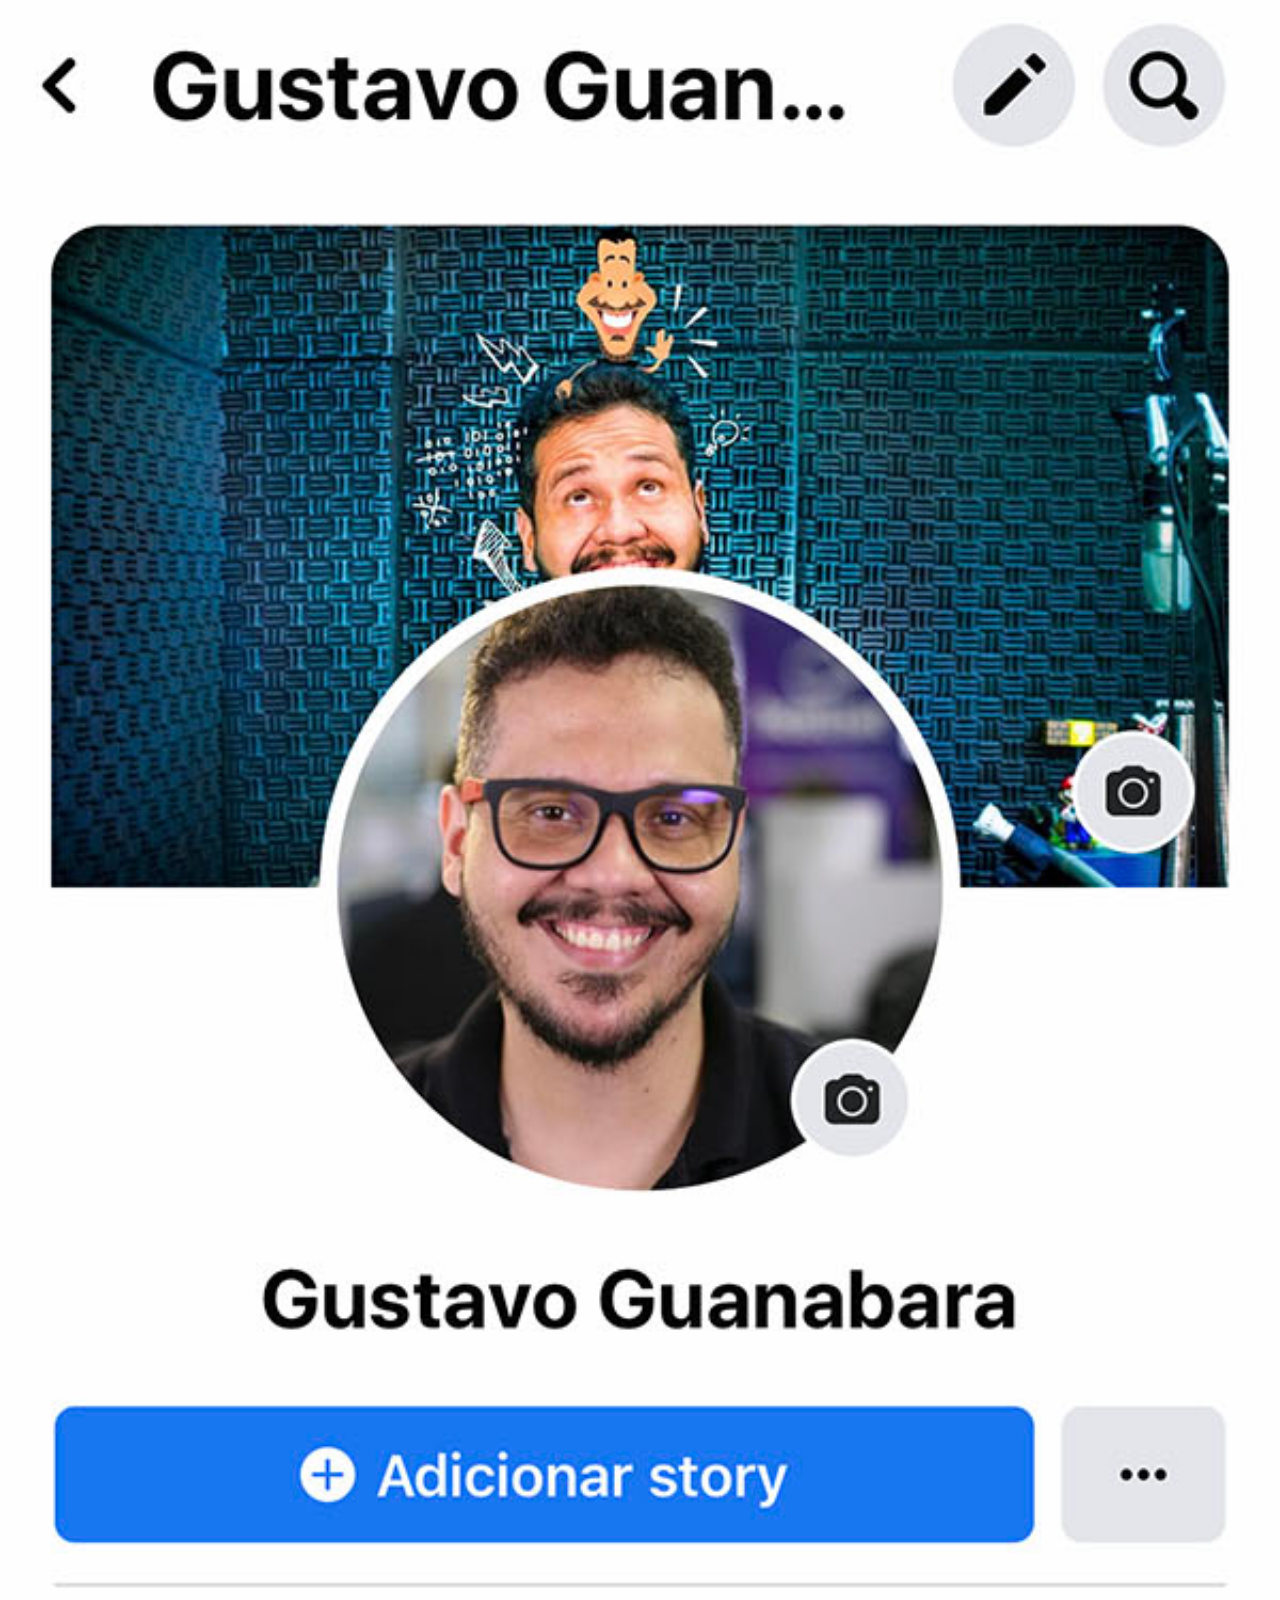
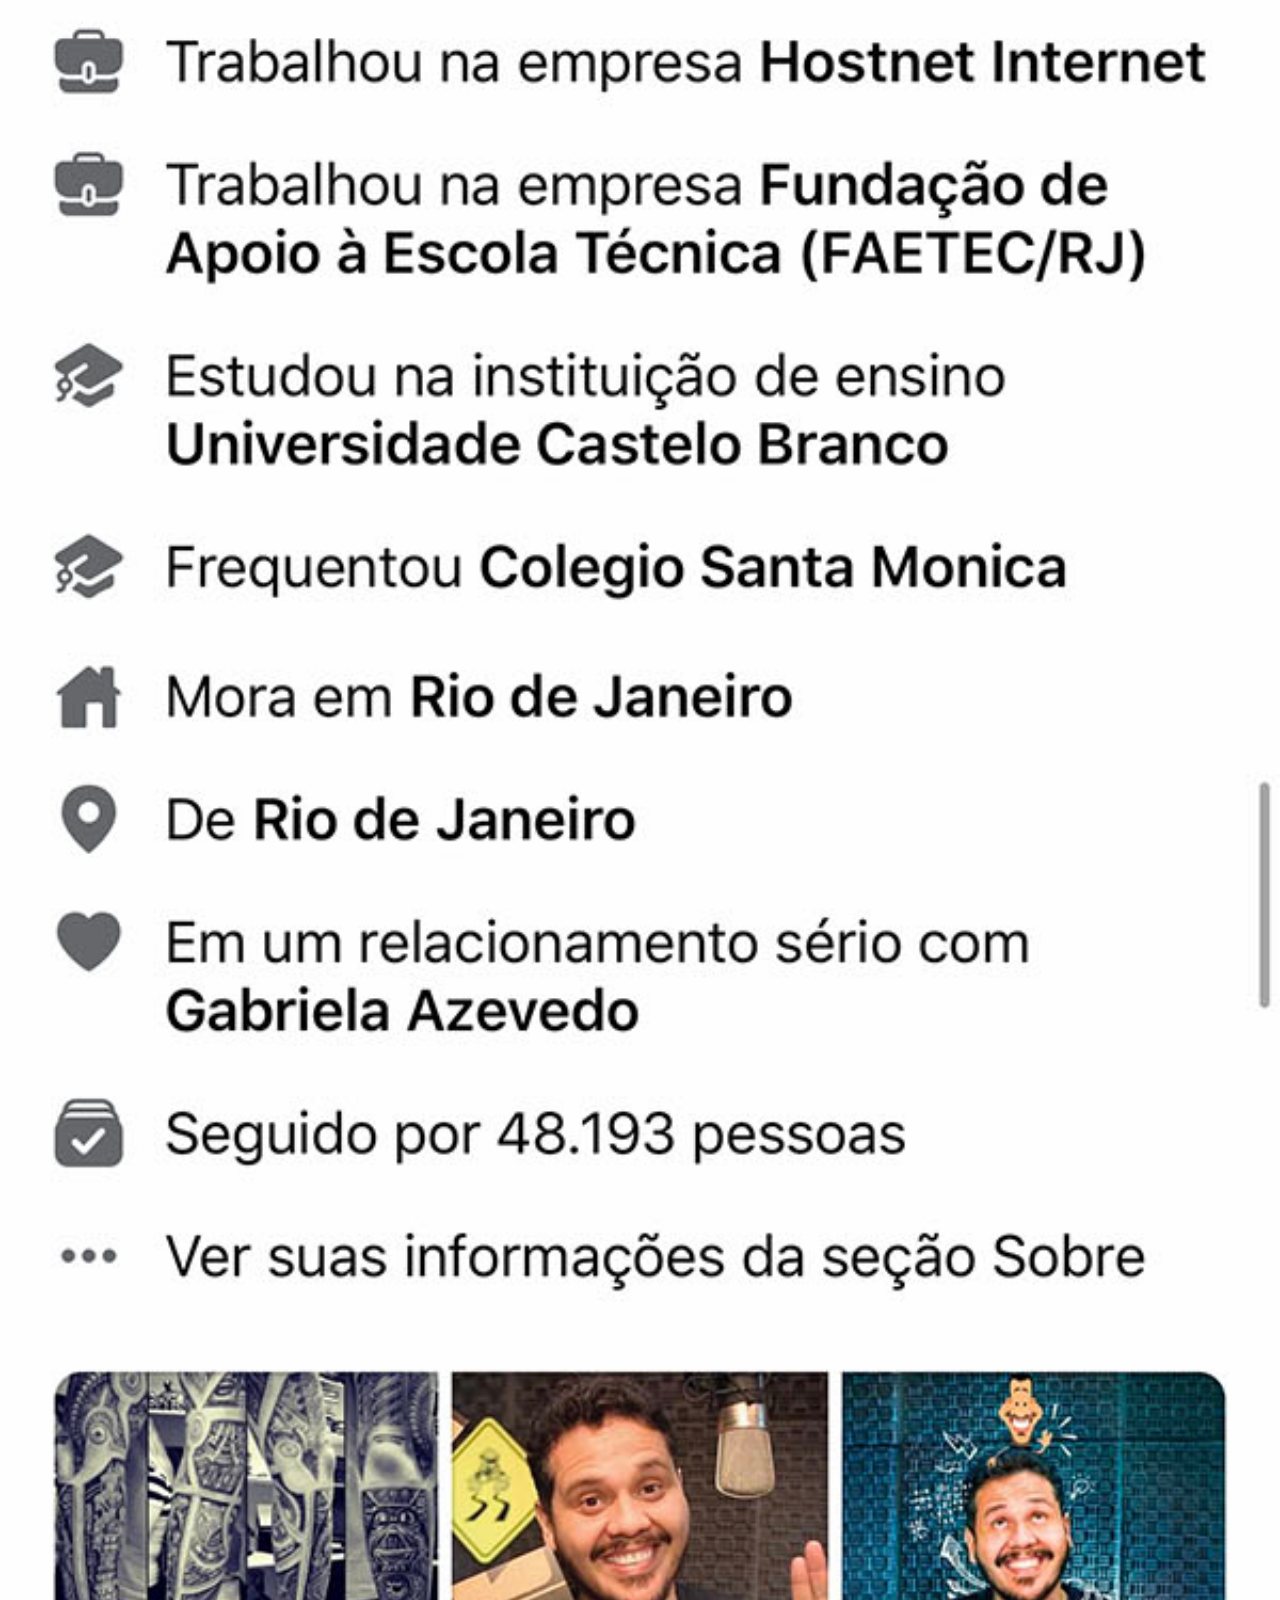
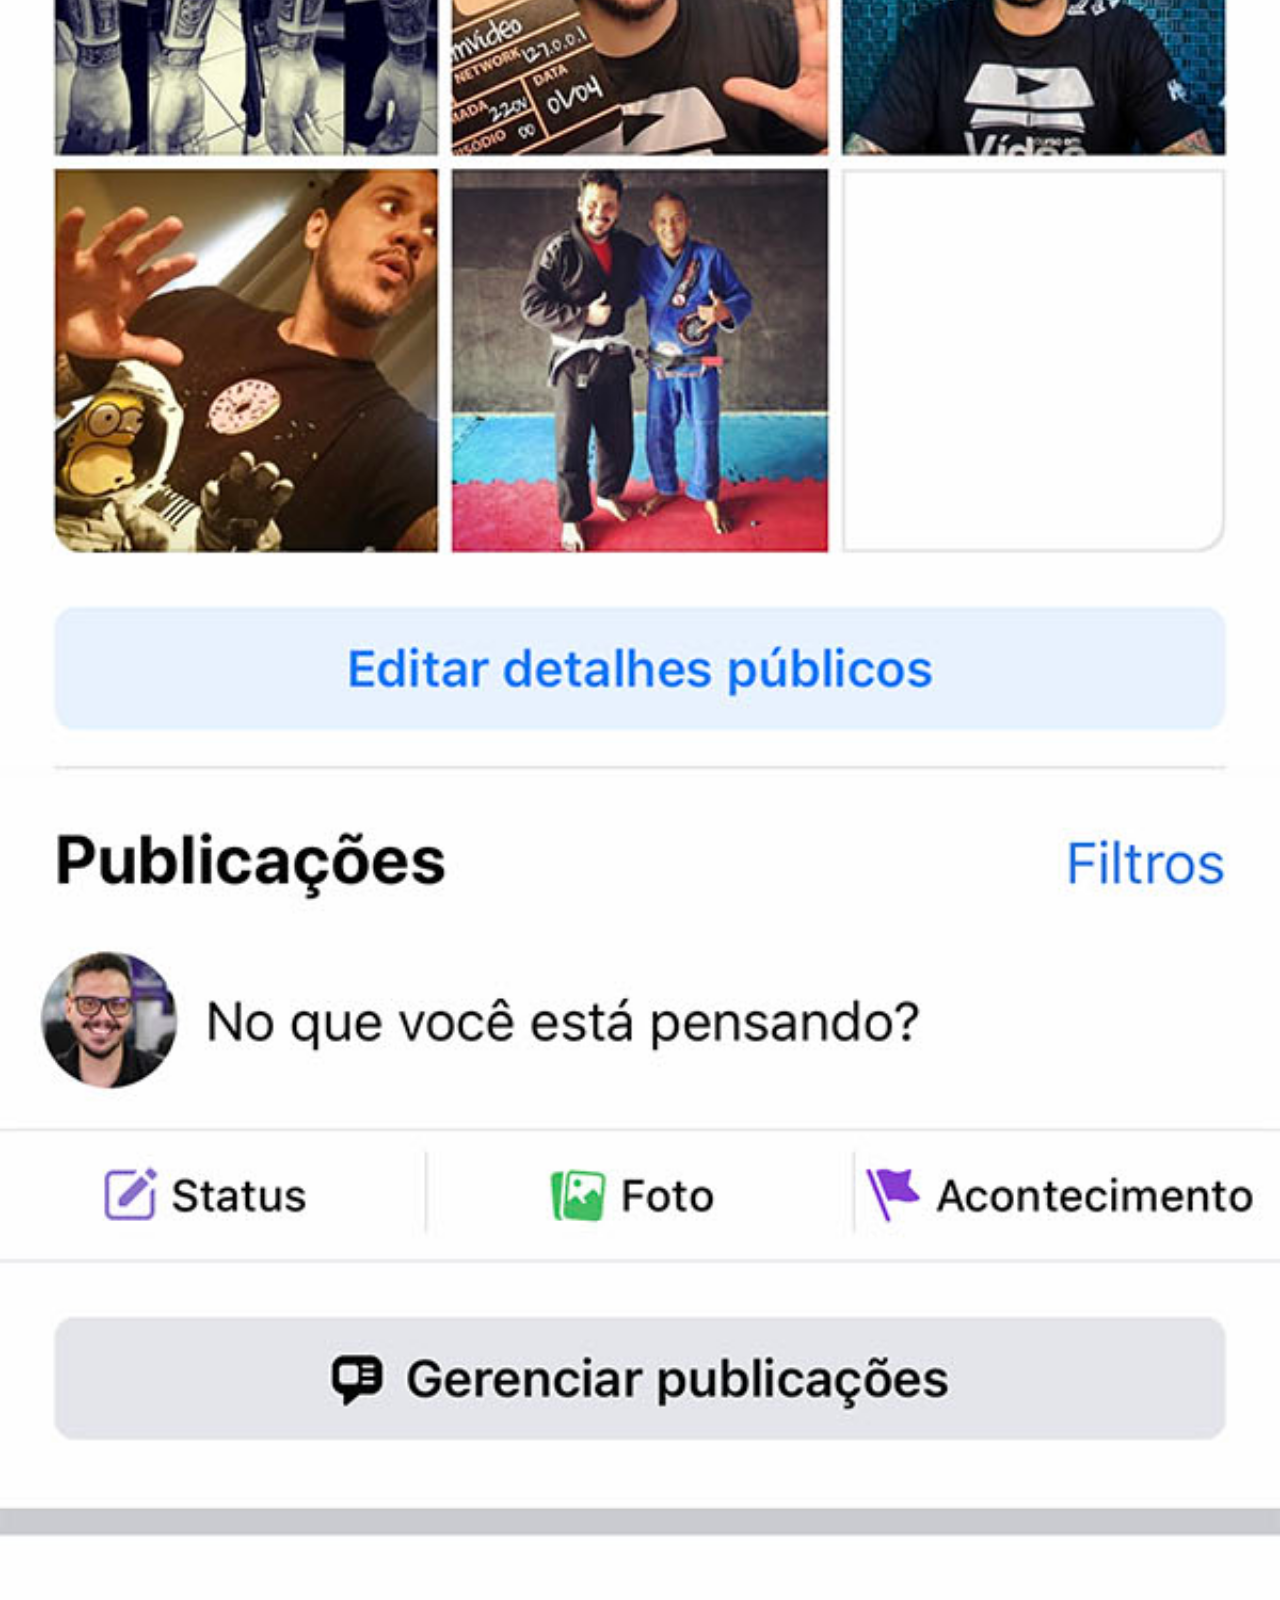
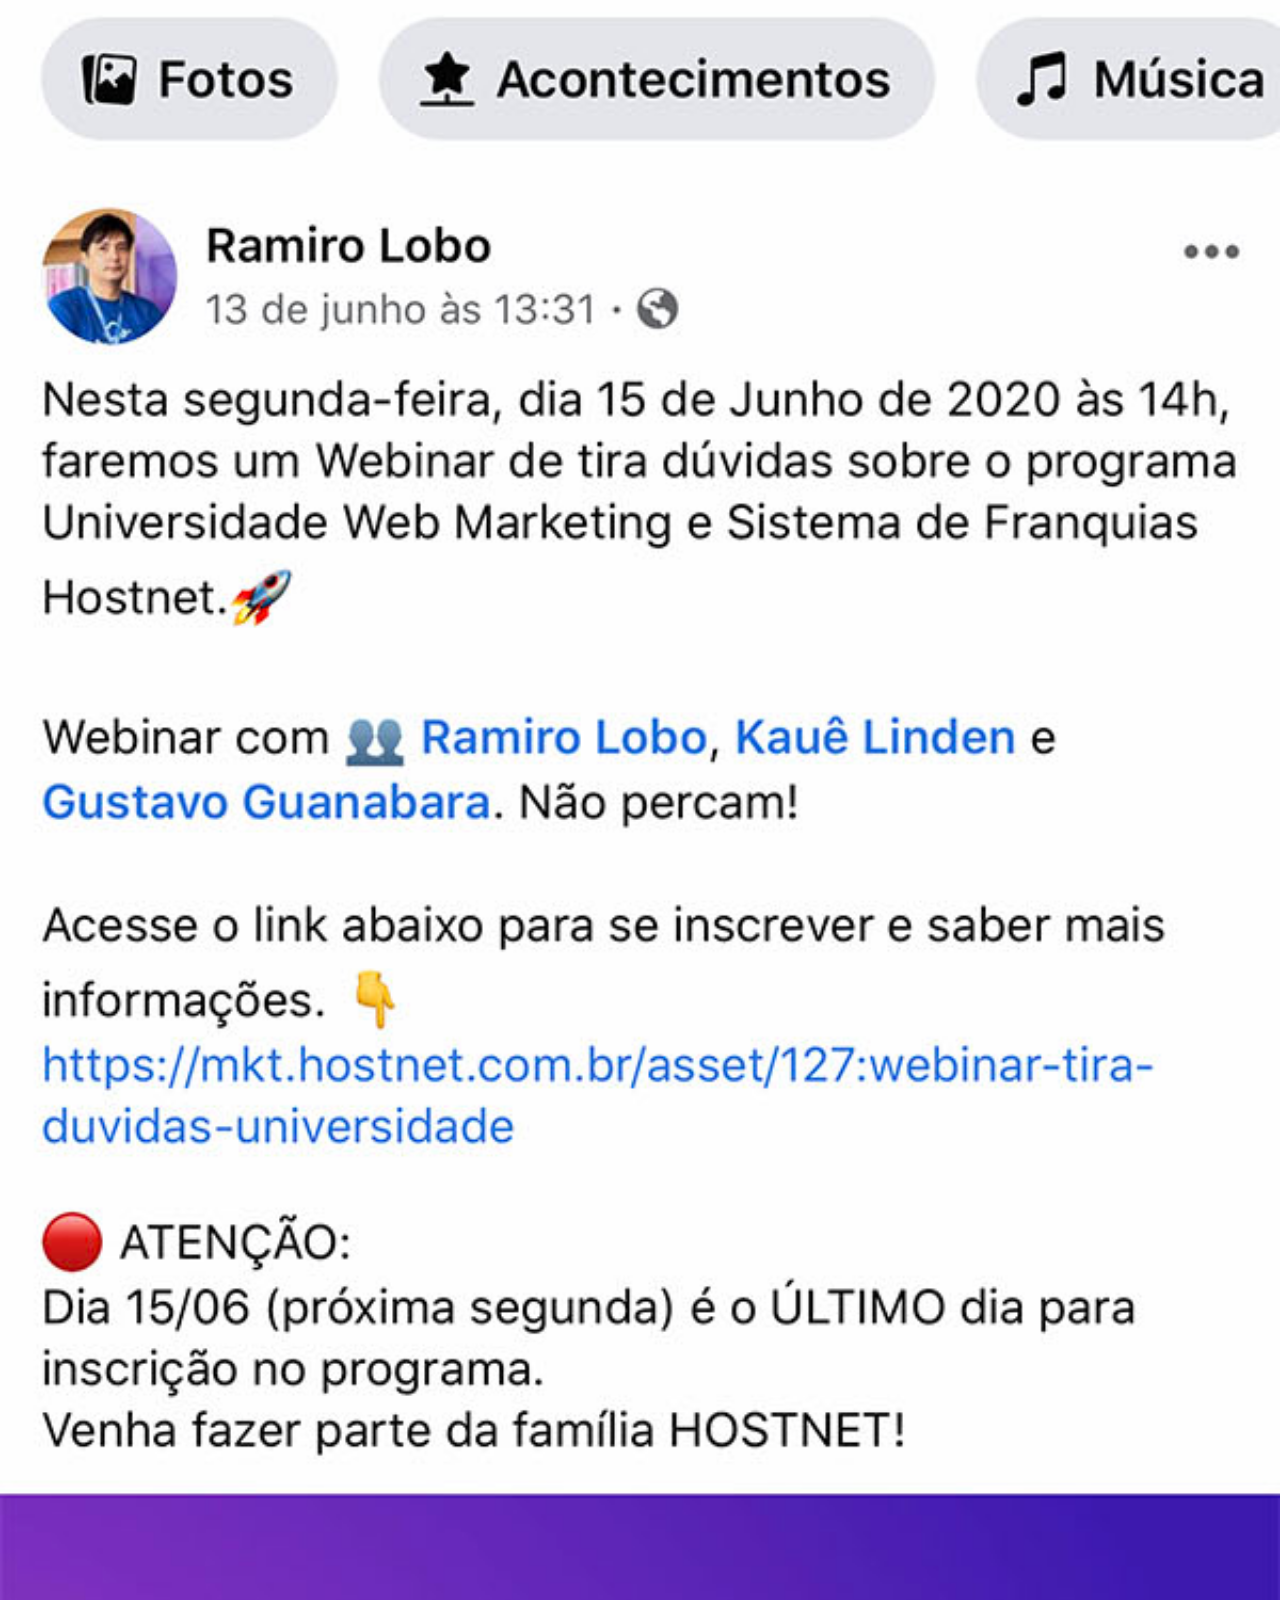
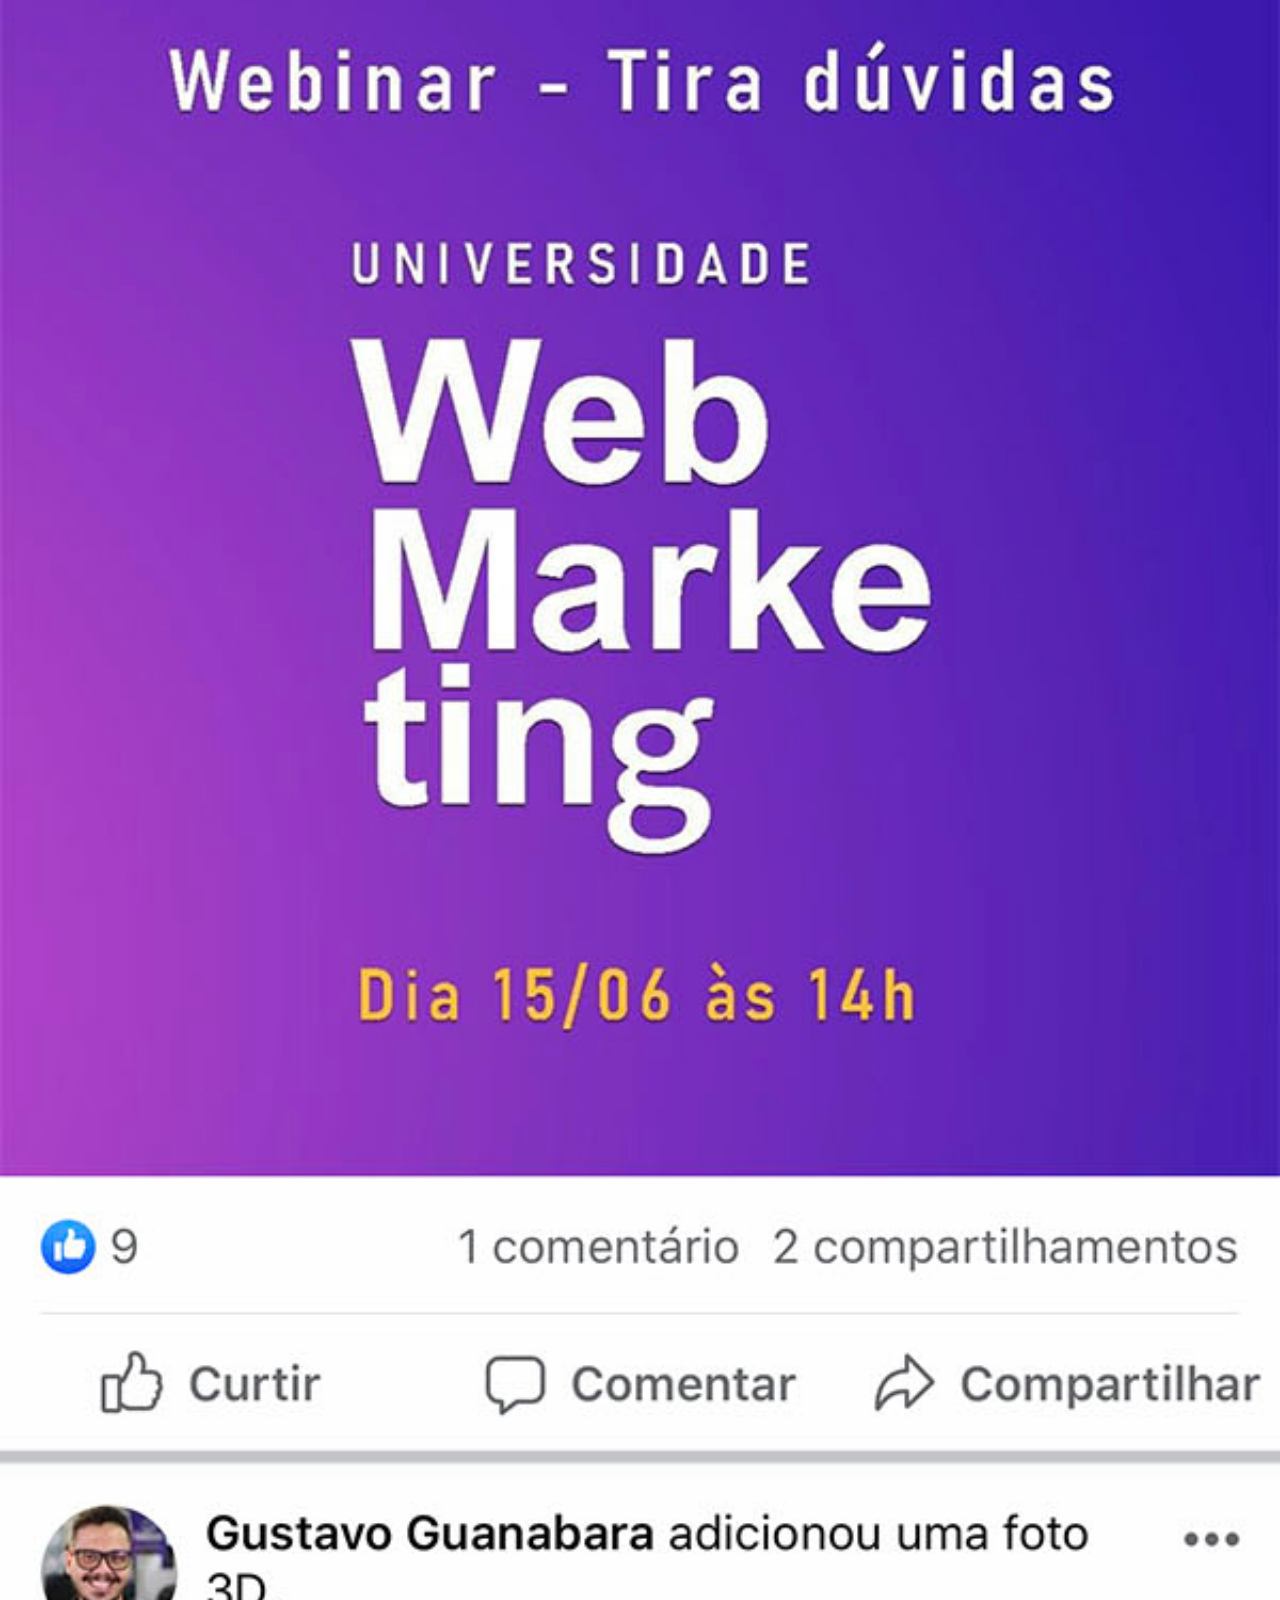
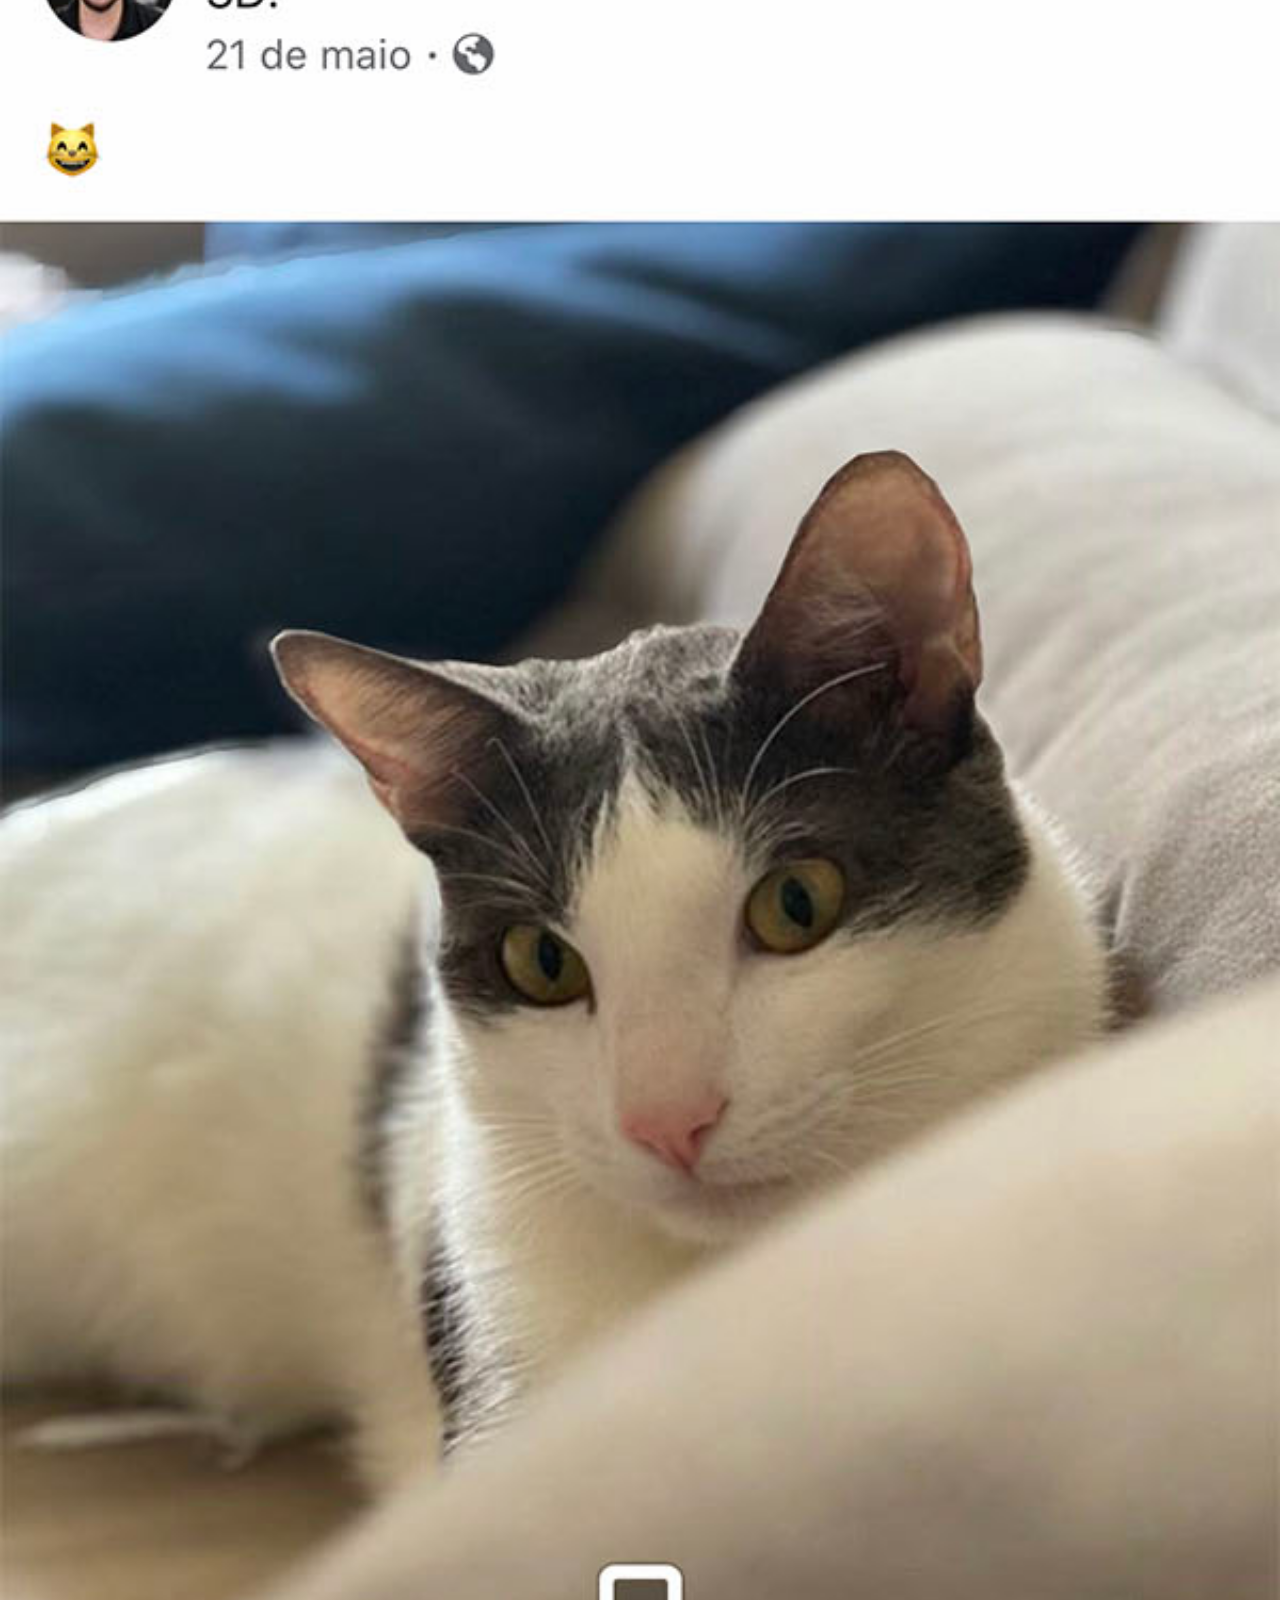
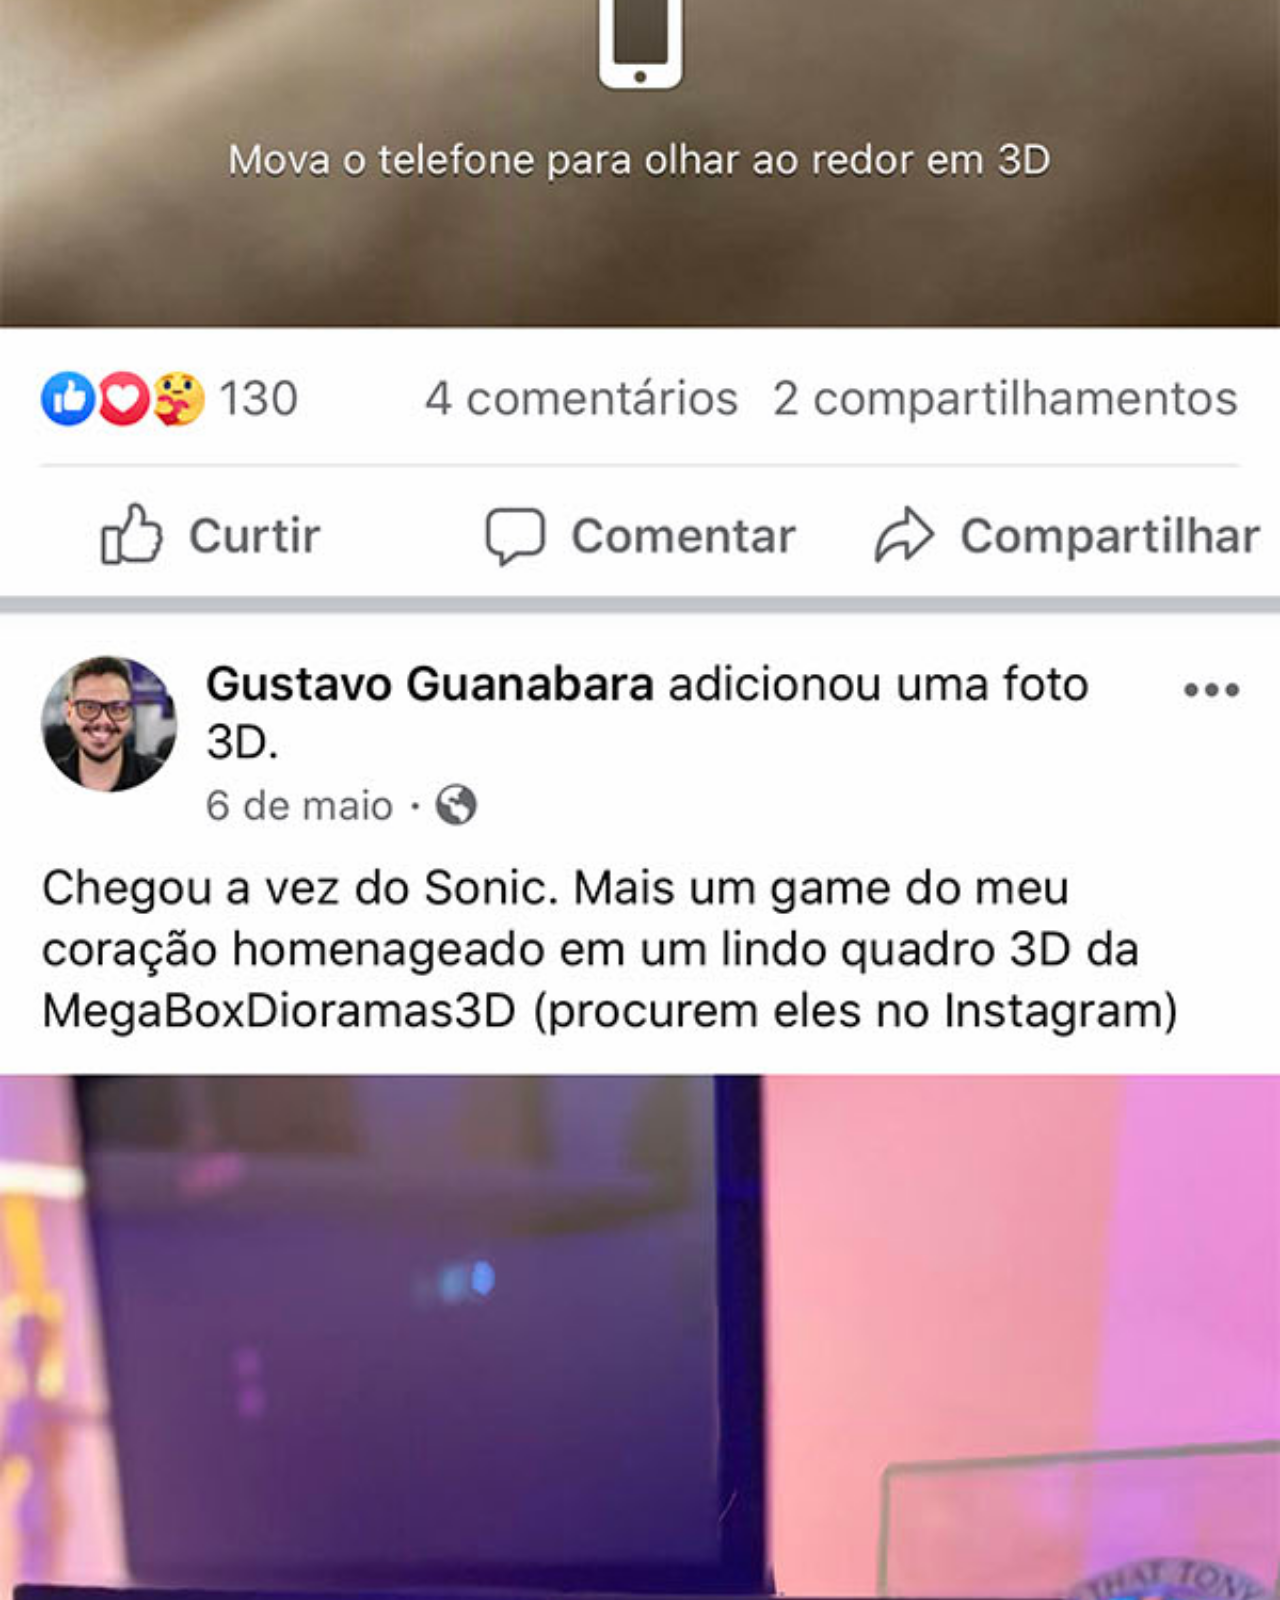
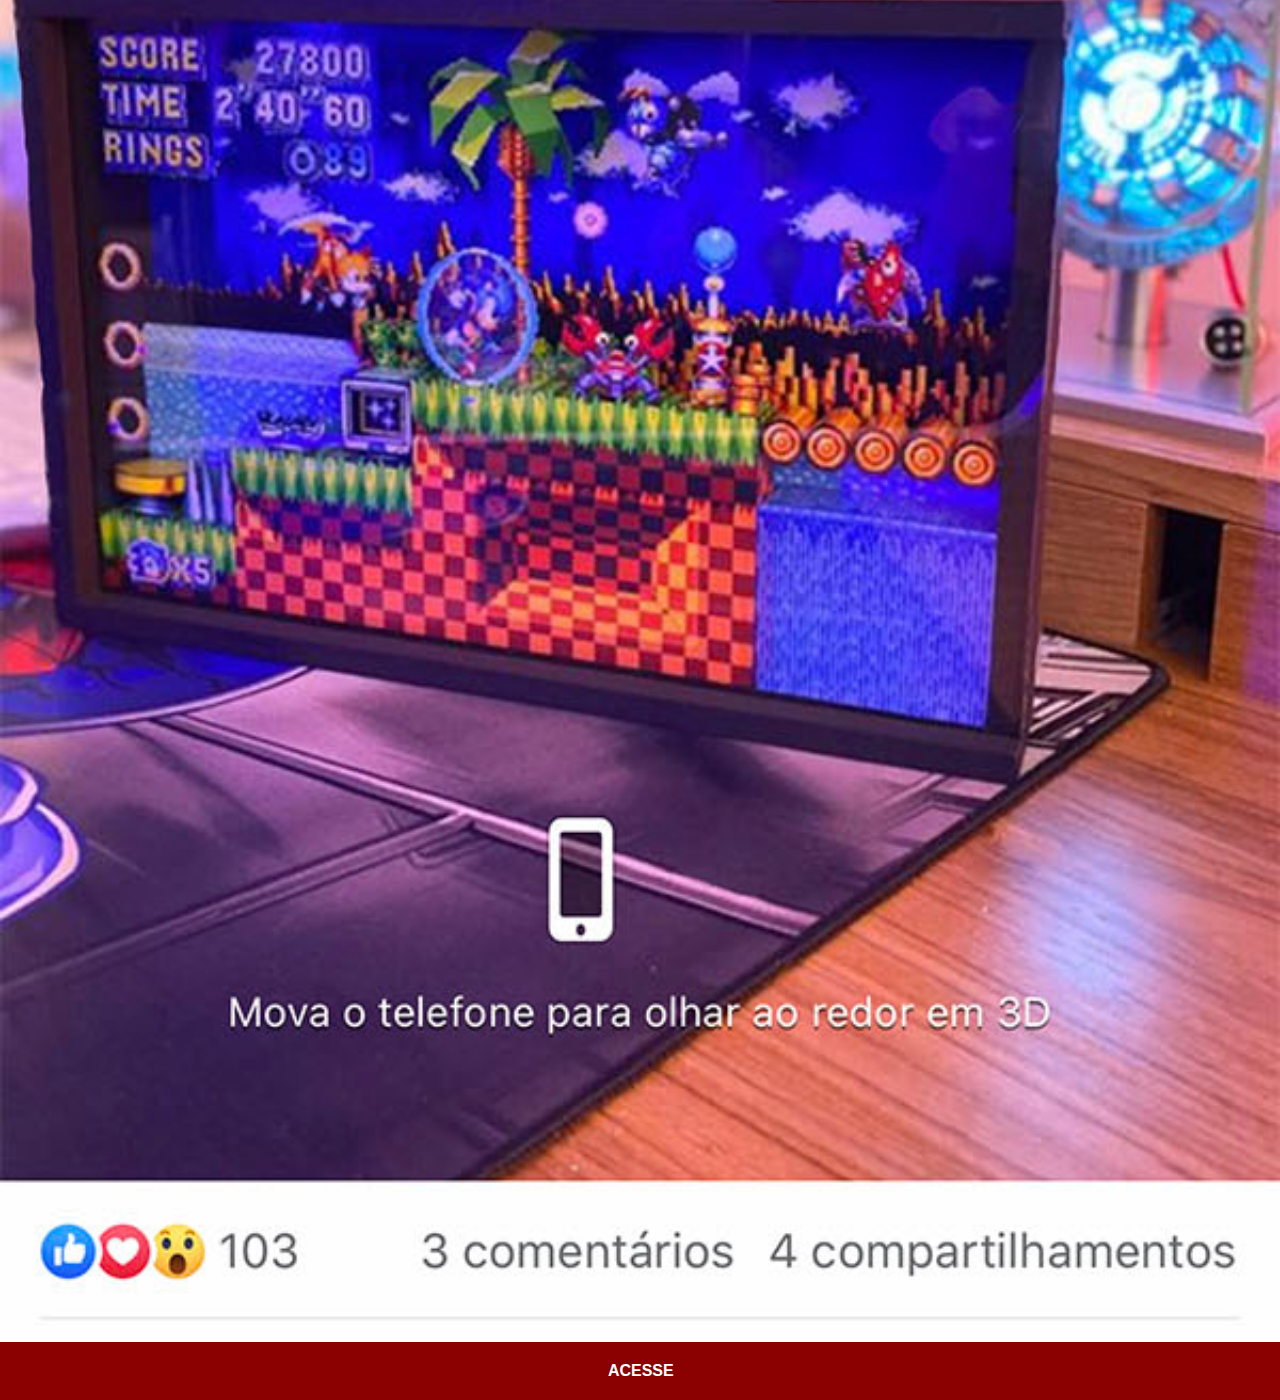
==== facebook.html @ d8097cbd "projeto redes sociais finalizado" ====
<!DOCTYPE html>
<html lang="pt-br">
<head>
    <meta charset="UTF-8">
    <meta http-equiv="X-UA-Compatible" content="IE=edge">
    <meta name="viewport" content="width=device-width, initial-scale=1.0">
    <title>logo-facebook</title>
    <link rel="stylesheet" href="style/reset.css">
    <link rel="stylesheet" href="style/social.css">
</head>
<body>
    <img src="./imagens/tela-facebook.jpg" alt="facebook">
    <a href="https://www.facebook.com/profile.php?id=100003226981742" target="_blank"> ACESSE</a>
</body>
</html>
---- style/social.css ----
@charset "UTF-8";

*{
    margin: 0px;
    padding: 0px;
}
::-webkit-scrollbar{
    width: 0px;
    height: 0px;
}

html, body{
    width: 100vw;
}

img{
    width: 100vw;
}

a{
    display: block;
    background-color: darkred;
    color: white;
    text-align: center;
    text-decoration: none;
    font-weight: bolder;
    padding: 20px;
    width: 97vw;
}

a:hover{
    background-color: red;
    transform: translate(3px);
}
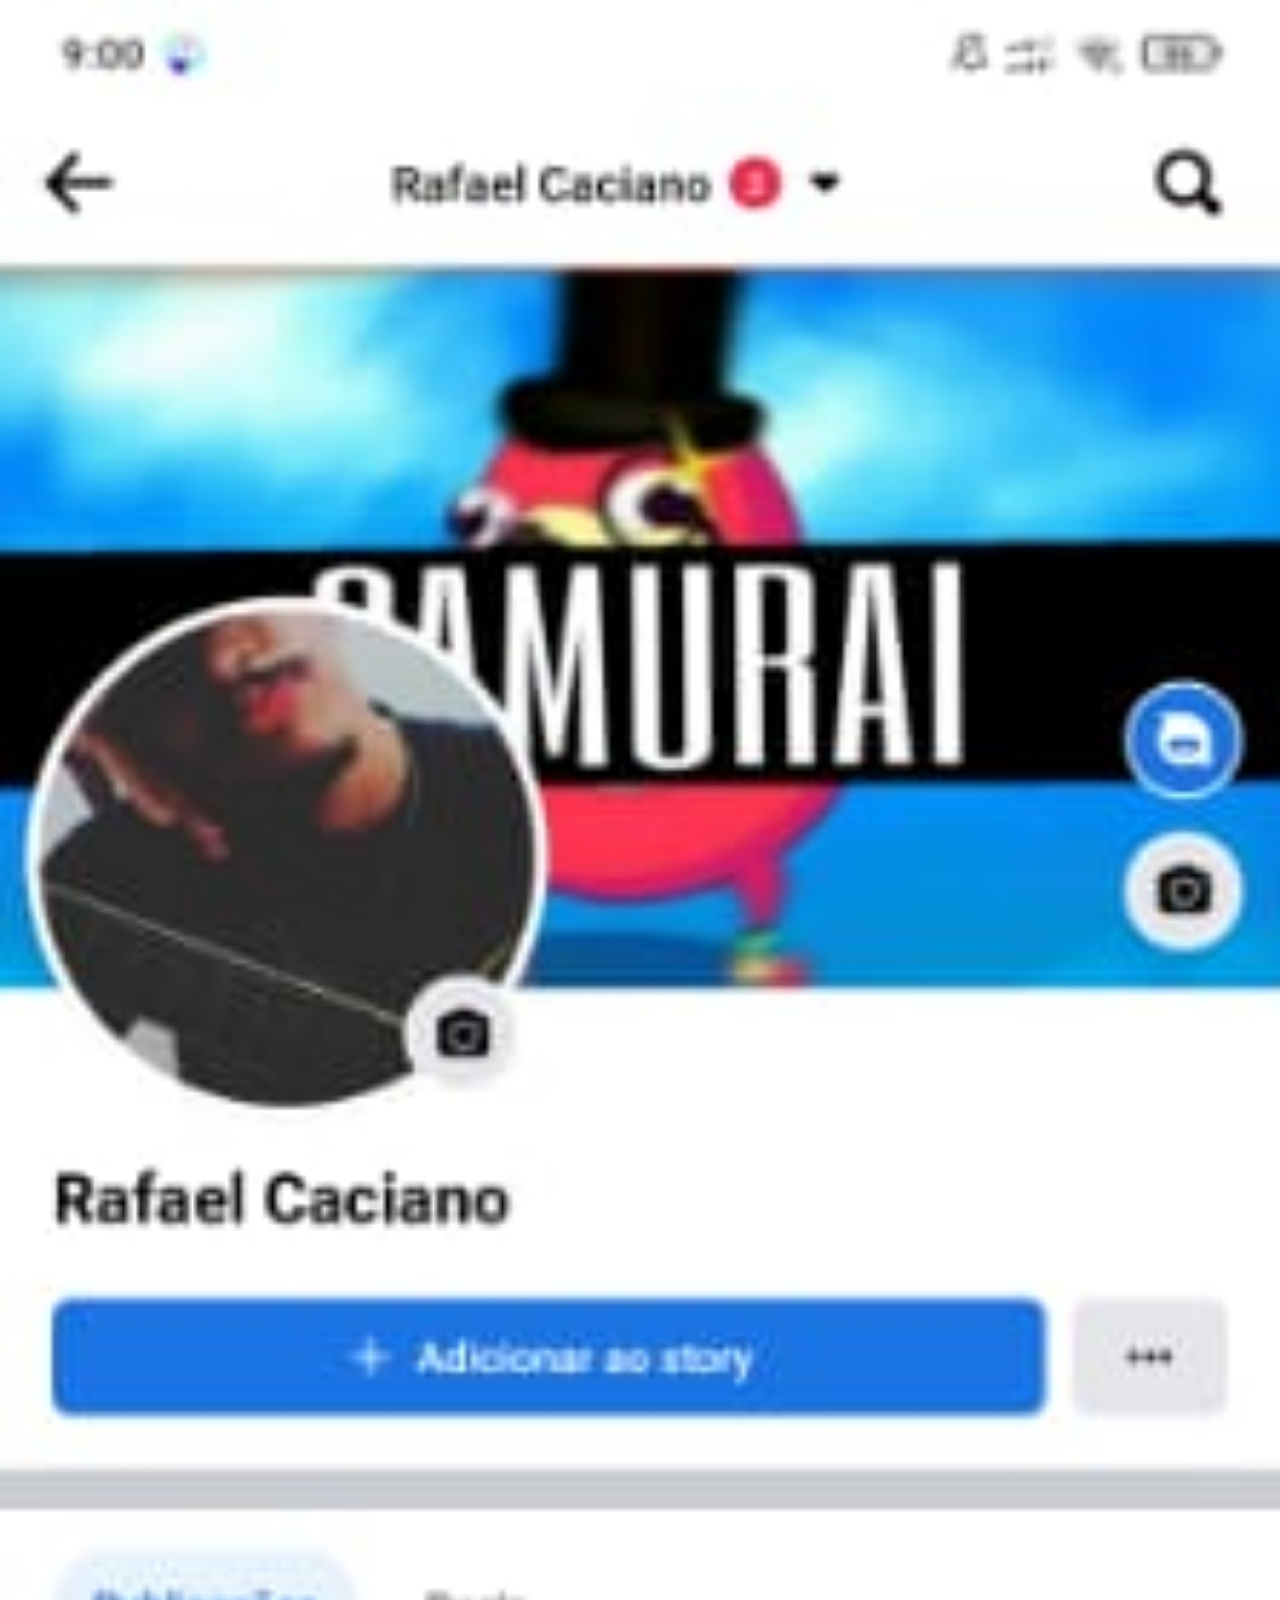
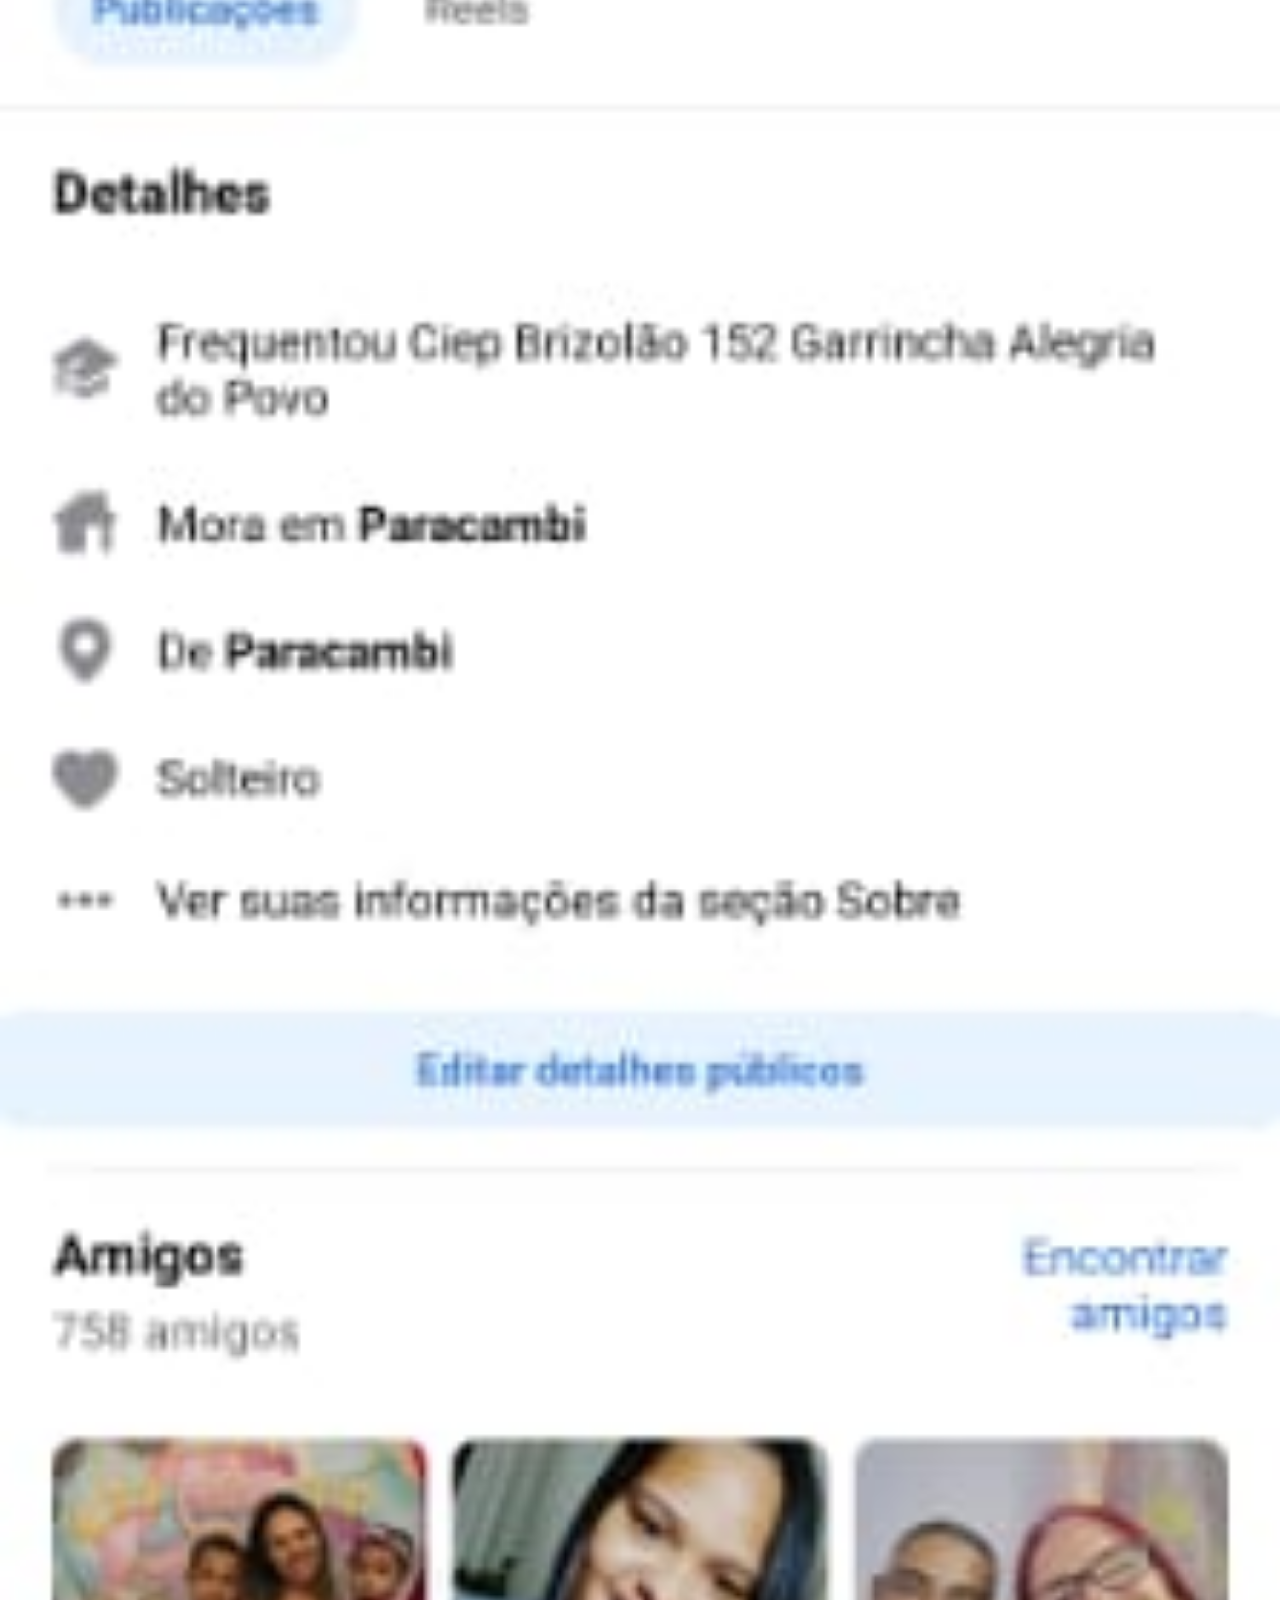
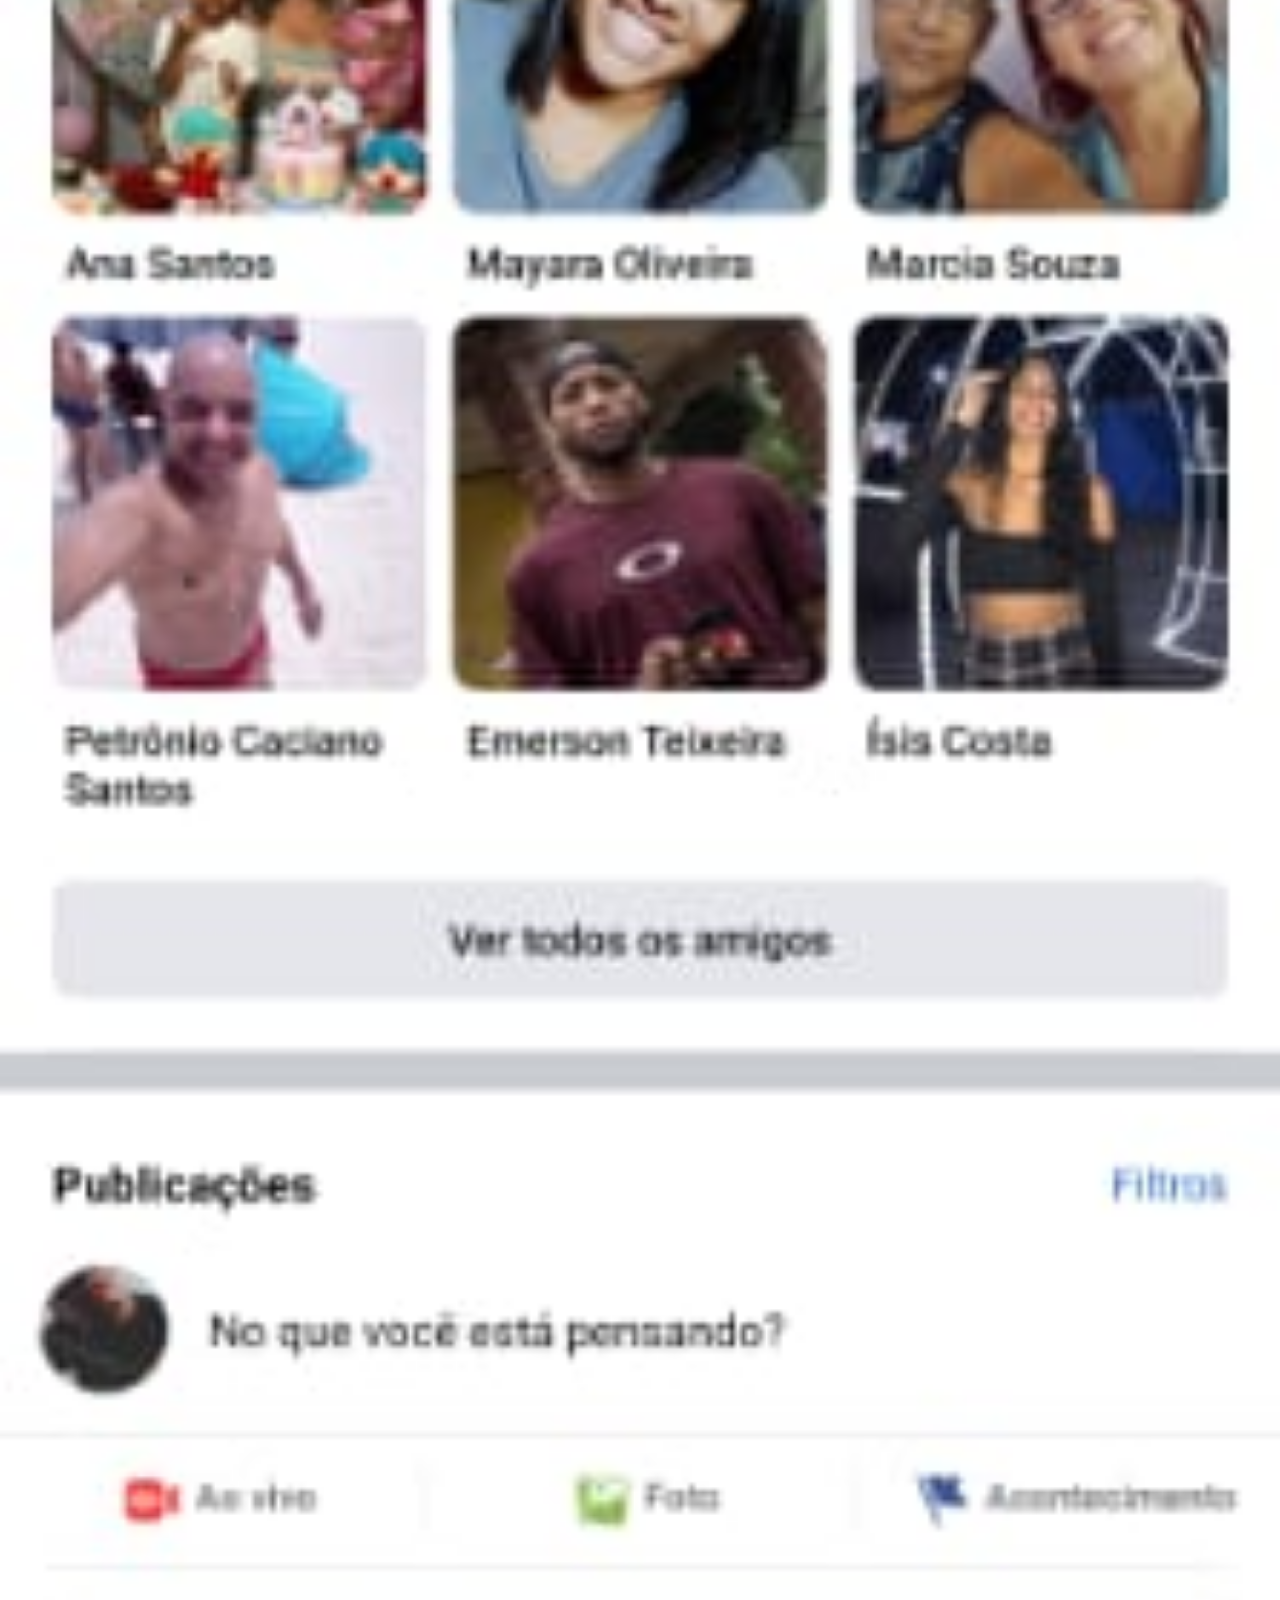
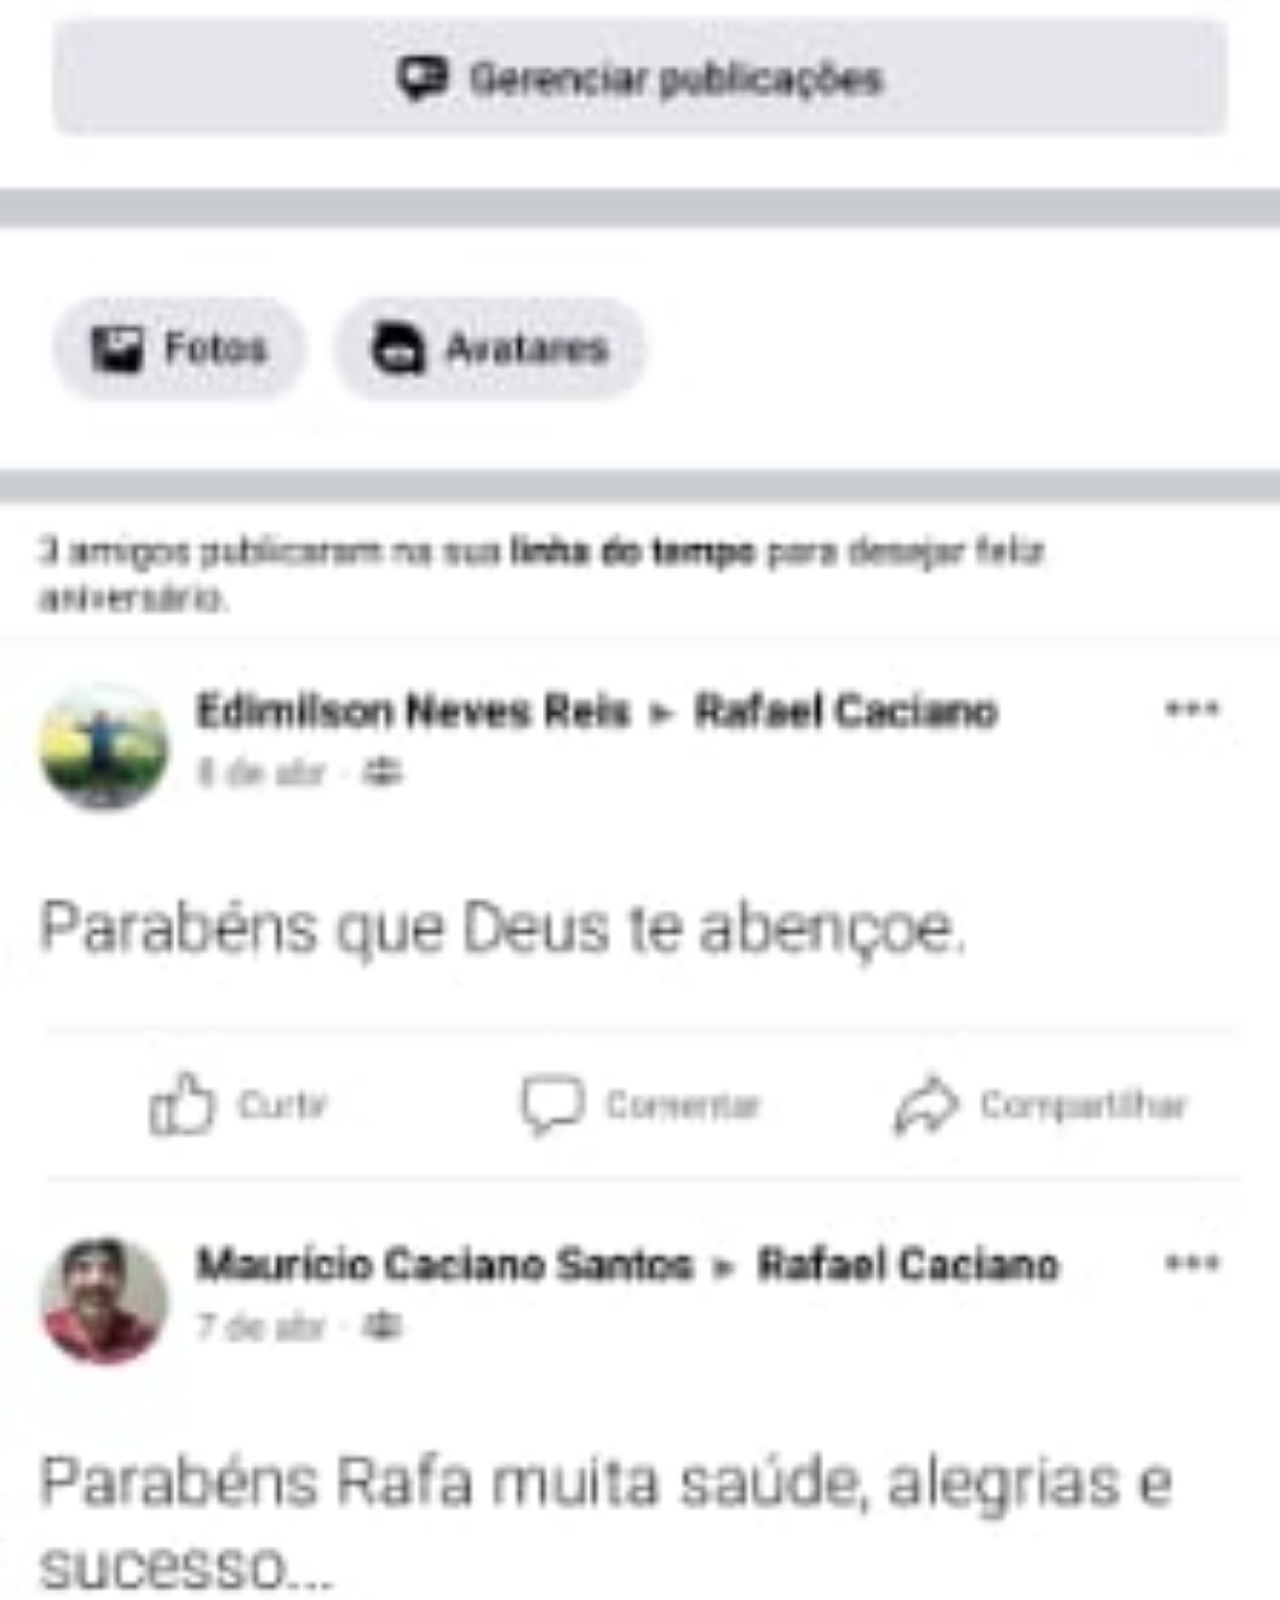
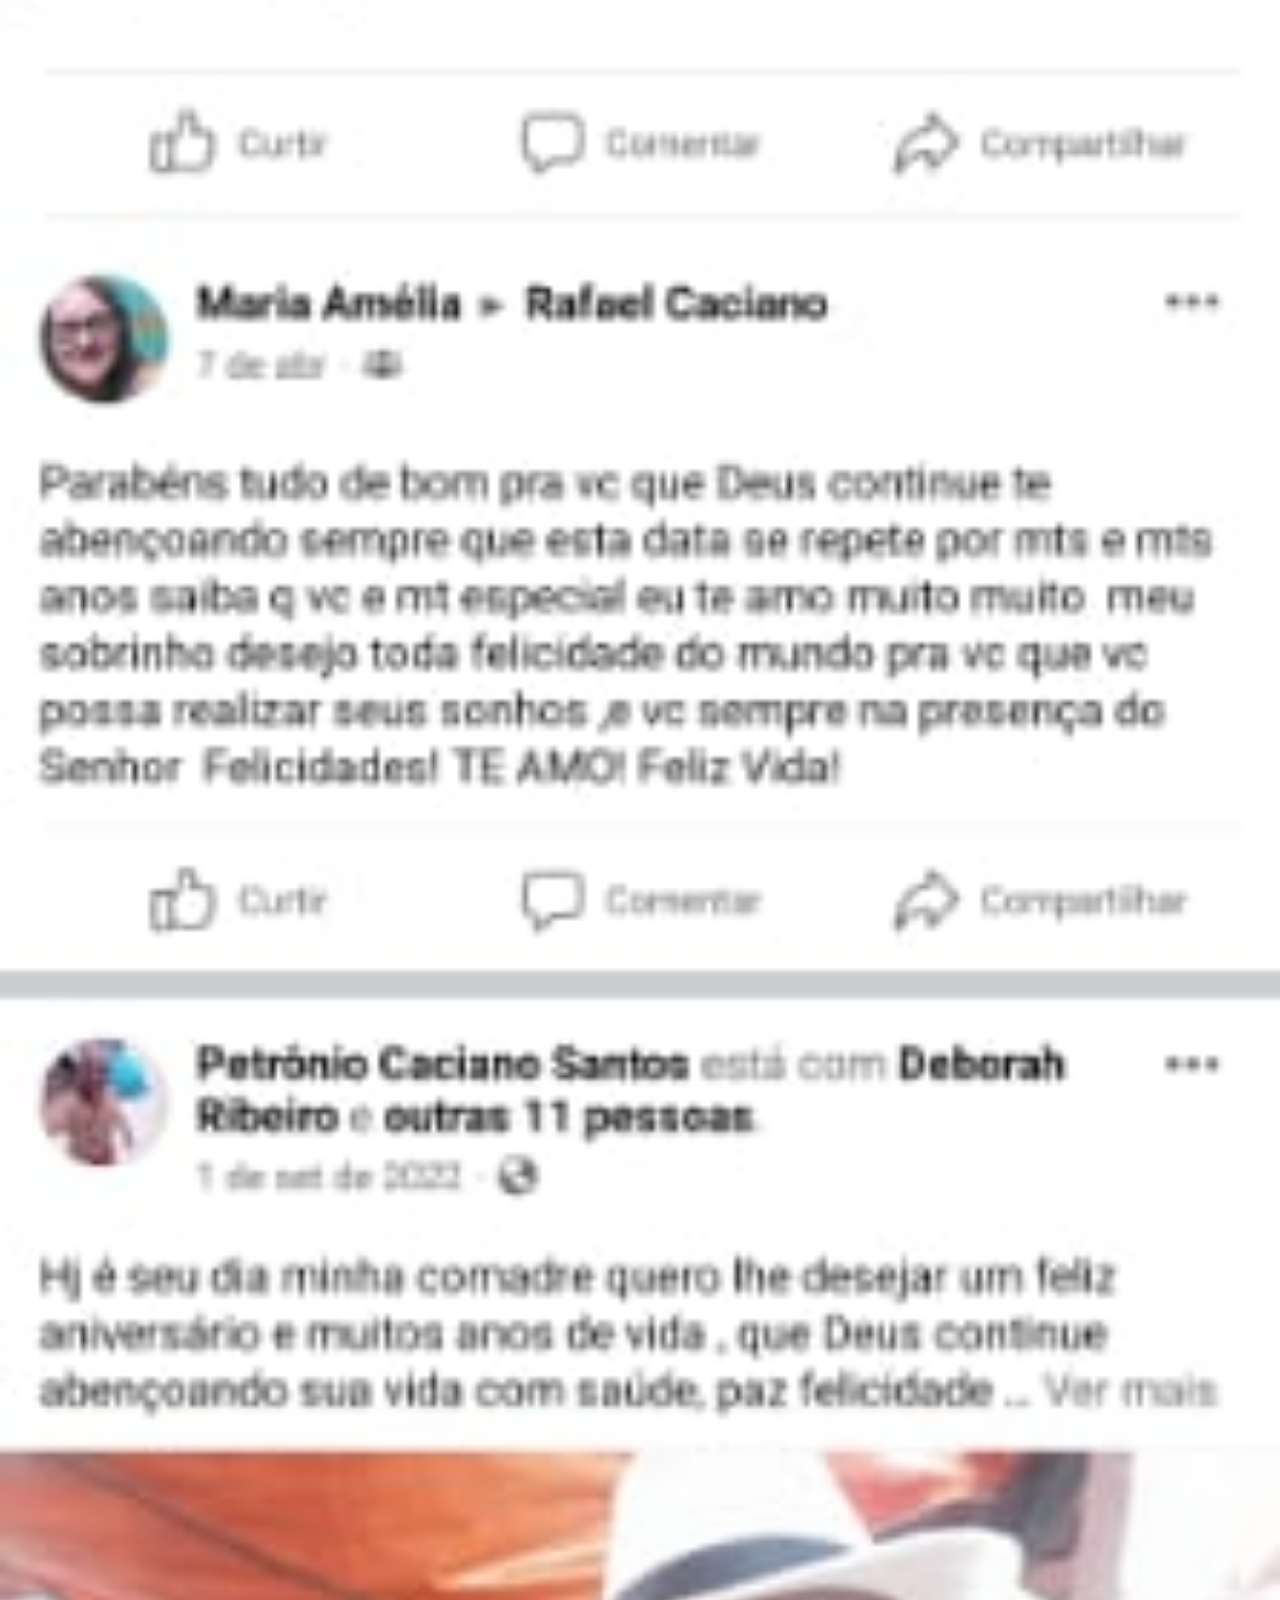
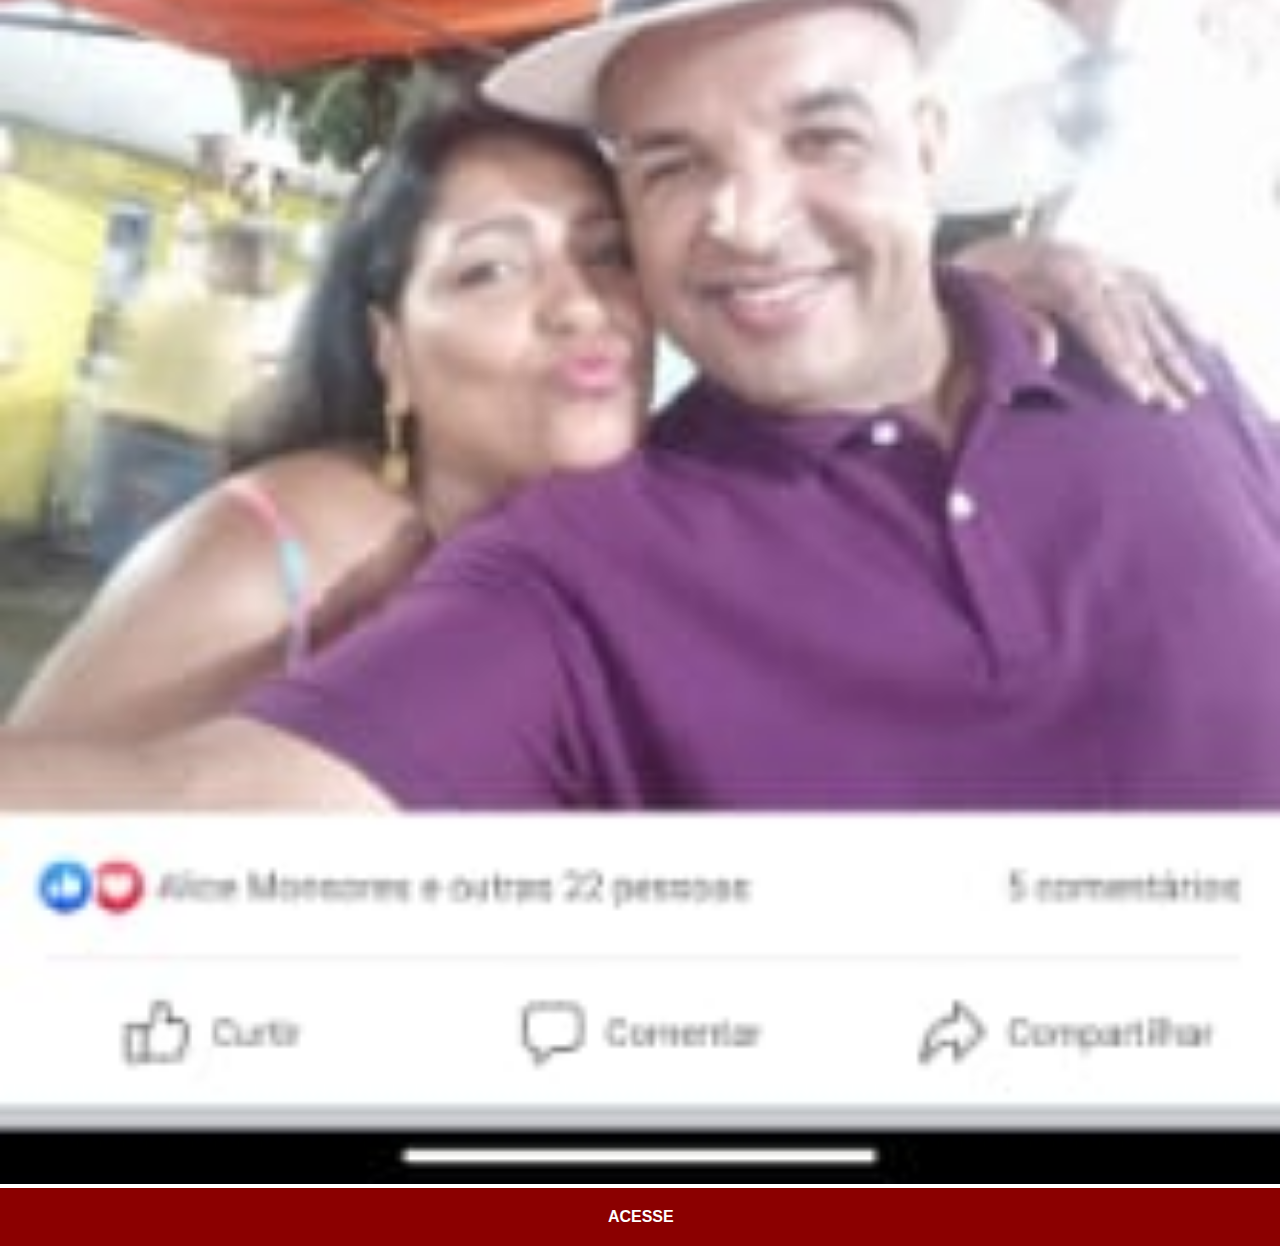
==== commit b18f5251: "att imagens com minhas redes" ====
--- a/facebook.html
+++ b/facebook.html
@@ -9,7 +9,7 @@
     <link rel="stylesheet" href="style/social.css">
 </head>
 <body>
-    <img src="./imagens/tela-facebook.jpg" alt="facebook">
+    <img src="./imagens/telafacebook.jpeg" alt="facebook">
     <a href="https://www.facebook.com/profile.php?id=100003226981742" target="_blank"> ACESSE</a>
 </body>
 </html>